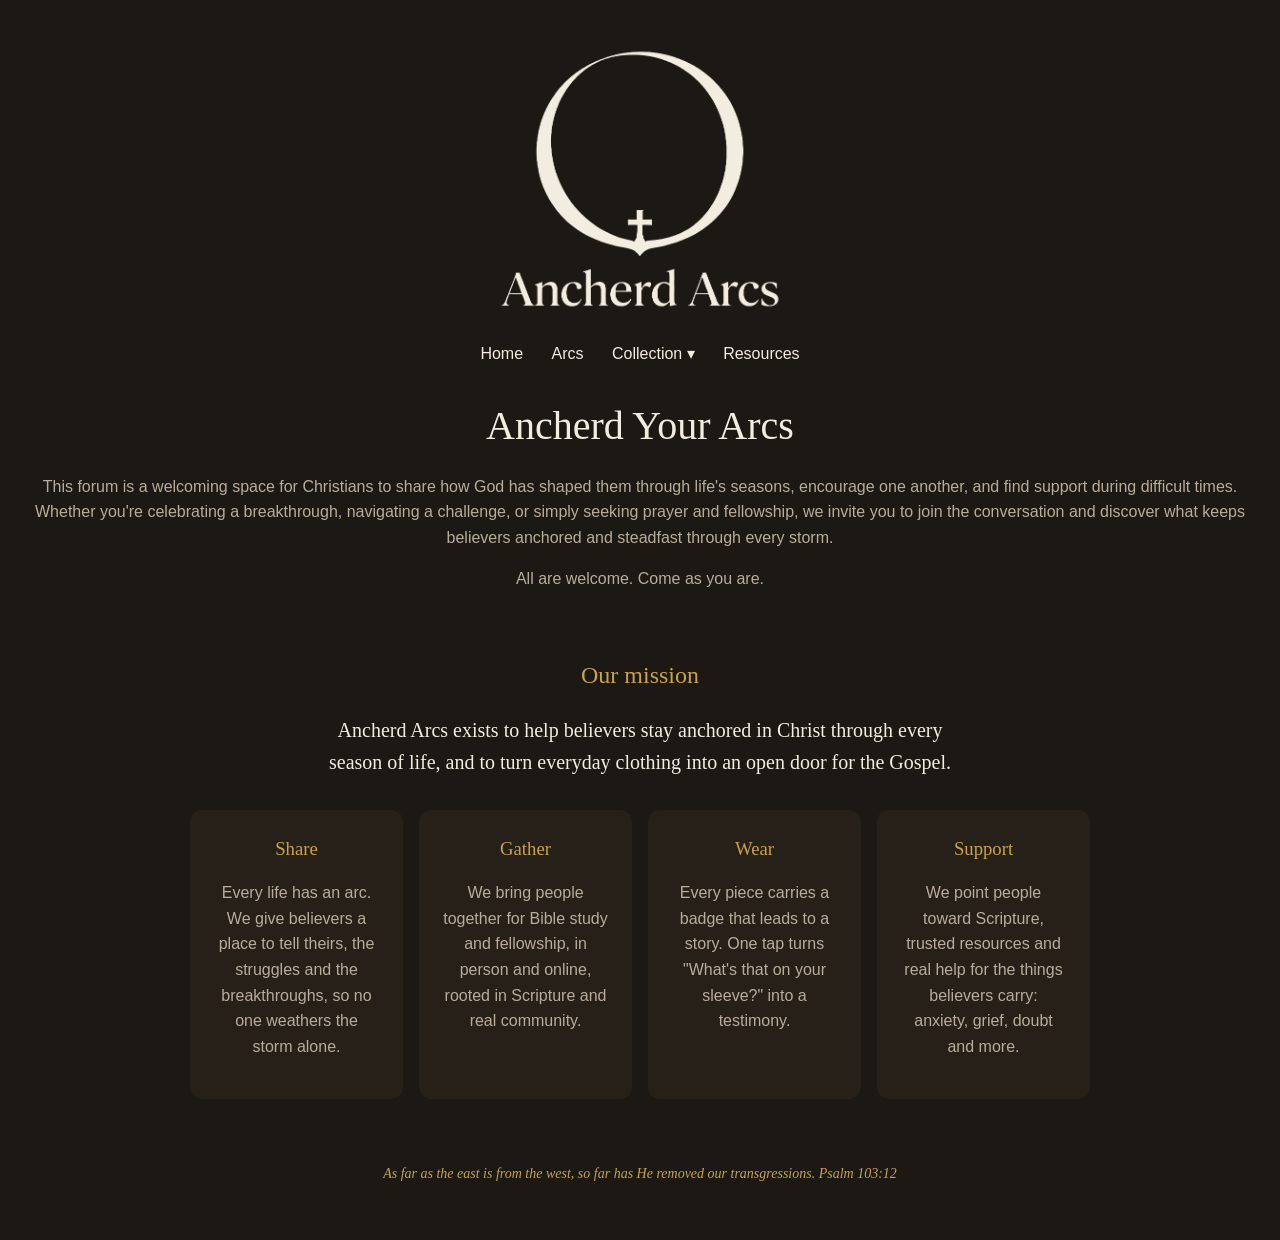
==== index.html @ 18402352 "Add files via upload" ====
<!DOCTYPE html>
<html lang="en">
  <head>
    <meta charset="UTF-8">
    <meta name="viewport" content="width=device-width, initial-scale=1.0">
    <title>Ancherd Arcs</title>
    <link rel="stylesheet" href="css/styles.css">
  </head>
  <body>

    <header>
      <img src="images/logo.png" alt="Ancherd Arcs logo" width="300">
      <nav>
        <a href="index.html">Home</a>
        <a href="arcs.html">Arcs</a>
        <div class="dropdown">
          <a href="collection.html">Collection ▾</a>
          <div class="dropdown-menu">
            <a href="collection.html#aa">Ancherd Arcs</a>
            <a href="collection.html#shirts">Shirts</a>
            <a href="collection.html#pants">Pants</a>
            <a href="collection.html#accessories">Accessories</a>
            <a href="collection.html#parables">The Parables</a>
          </div>
        </div>
        <a href="resources.html">Resources</a>
      </nav>
    </header>

    <main>
      <h1>Ancherd Your Arcs</h1>
      <p>This forum is a welcoming space for Christians to share how God has shaped them through life's seasons, encourage one another, and find support during difficult times. Whether you're celebrating a breakthrough, navigating a challenge, or simply seeking prayer and fellowship, we invite you to join the conversation and discover what keeps believers anchored and steadfast through every storm.</p>

      <p>All are welcome. Come as you are.</p>

      <section class="mission" id="mission">
        <h2>Our mission</h2>
        <p class="mission-lead">Ancherd Arcs exists to help believers stay anchored in Christ through every season of life, and to turn everyday clothing into an open door for the Gospel.</p>

        <div class="pillars">
          <div class="pillar">
            <h3>Share</h3>
            <p>Every life has an arc. We give believers a place to tell theirs, the struggles and the breakthroughs, so no one weathers the storm alone.</p>
          </div>
          <div class="pillar">
            <h3>Gather</h3>
            <p>We bring people together for Bible study and fellowship, in person and online, rooted in Scripture and real community.</p>
          </div>
          <div class="pillar">
            <h3>Wear</h3>
            <p>Every piece carries a badge that leads to a story. One tap turns "What's that on your sleeve?" into a testimony.</p>
          </div>
          <div class="pillar">
            <h3>Support</h3>
            <p>We point people toward Scripture, trusted resources and real help for the things believers carry: anxiety, grief, doubt and more.</p>
          </div>
        </div>
      </section>
    </main>

    <footer>
      <p>As far as the east is from the west, so far has He removed our transgressions. Psalm 103:12</p>
    </footer>

  </body>
</html>
---- css/styles.css ----
/* Ancherd Arcs styles: warm and homey */

body {
  background-color: #1c1814;
  color: #f3ece0;
  font-family: Arial, Helvetica, sans-serif;
  text-align: center;
  line-height: 1.6;
  margin: 0;
  padding: 40px 20px;
}

h1 {
  font-family: Georgia, "Times New Roman", serif;
  font-weight: normal;
  font-size: 40px;
  margin-bottom: 8px;
}
h2 {
  font-family: Georgia, "Times New Roman", serif;
  font-weight: normal;
  color: #c9a24a;
  margin-top: 48px;
}

p {
  color: #b8ad9c;
}

footer p {
  font-family: Georgia, "Times New Roman", serif;
  font-style: italic;
  font-size: 14px;
  color: #c9a24a;
  margin-top: 64px;
}
/* Navigation */
nav {
  margin-top: 16px;
}

nav a {
  color: #f3ece0;
  text-decoration: none;
  margin: 0 12px;
}

nav a:hover {
  color: #c9a24a;
}

/* Testimony cards */
.testimony {
  background-color: #262019;
  max-width: 640px;
  margin: 32px auto;
  padding: 24px;
  border-radius: 12px;
}

.testimony h2 {
  margin-top: 0;
}

.name {
  color: #c9a24a;
  font-style: italic;
}
/* Long testimony text reads better left-aligned */
.testimony p {
  text-align: left;
}
/* Profile page */
.avatar {
  width: 96px;
  height: 96px;
  border-radius: 50%;
  background-color: #c9a24a;
  color: #1c1814;
  font-family: Georgia, "Times New Roman", serif;
  font-size: 36px;
  line-height: 96px;
  margin: 24px auto 0;
}

.button {
  display: inline-block;
  background-color: #c9a24a;
  color: #1c1814;
  text-decoration: none;
  padding: 10px 20px;
  border-radius: 6px;
  margin-top: 8px;
}

.button:hover {
  background-color: #f3ece0;
}

.profile-section {
  background-color: #262019;
  max-width: 640px;
  margin: 32px auto;
  padding: 24px;
  border-radius: 12px;
}

.profile-section h2 {
  margin-top: 0;
}

.studies {
  list-style: none;
  padding: 0;
}

.studies li {
  margin-bottom: 16px;
}
/* Collection page */
.category {
  max-width: 900px;
  margin: 48px auto;
}

.product-grid {
  display: grid;
  grid-template-columns: repeat(auto-fill, minmax(220px, 1fr));
  gap: 24px;
}

.product {
  background-color: #262019;
  padding: 16px;
  border-radius: 12px;
}

.product-image {
  background-color: #3a3128;
  color: #b8ad9c;
  font-size: 14px;
  aspect-ratio: 1 / 1;
  border-radius: 8px;
  display: flex;
  align-items: center;
  justify-content: center;
}

.product h3 {
  font-family: Georgia, "Times New Roman", serif;
  font-weight: normal;
  margin: 16px 0 4px;
}

.price {
  color: #c9a24a;
}
/* Resources page */
.crisis {
  max-width: 640px;
  margin: 32px auto;
  padding: 24px;
  border: 1px solid #c9a24a;
  border-radius: 12px;
}

.crisis h2 {
  margin-top: 0;
}

.resources {
  max-width: 640px;
  margin: 32px auto;
  text-align: left;
}

.topic {
  background-color: #262019;
  border-radius: 12px;
  padding: 16px 24px;
  margin-bottom: 12px;
}

.topic summary {
  font-family: Georgia, "Times New Roman", serif;
  font-size: 20px;
  color: #f3ece0;
  cursor: pointer;
}

.topic h3 {
  font-weight: normal;
  font-size: 16px;
  color: #c9a24a;
  margin-bottom: 4px;
}

.note {
  font-style: italic;
  text-align: center;
  margin-top: 32px;
}
/* Dropdown menu */
.dropdown {
  display: inline-block;
  position: relative;
}

.dropdown-menu {
  display: none;
  position: absolute;
  top: 100%;
  left: 50%;
  transform: translateX(-50%);
  min-width: 180px;
  background-color: #262019;
  border-radius: 8px;
  padding: 12px 0;
  z-index: 10;
}

.dropdown:hover .dropdown-menu,
.dropdown:focus-within .dropdown-menu {
  display: block;
}

.dropdown-menu a {
  display: block;
  margin: 0;
  padding: 6px 16px;
}

/* Mission (home page) */
.mission {
  max-width: 900px;
  margin: 64px auto 0;
}

.mission-lead {
  font-family: Georgia, "Times New Roman", serif;
  font-size: 20px;
  color: #f3ece0;
  max-width: 640px;
  margin: 0 auto 32px;
}

.pillars {
  display: grid;
  grid-template-columns: repeat(auto-fit, minmax(200px, 1fr));
  gap: 16px;
}

.pillar {
  background-color: #262019;
  border-radius: 12px;
  padding: 24px;
}

.pillar h3 {
  font-family: Georgia, "Times New Roman", serif;
  font-weight: normal;
  color: #c9a24a;
  margin: 0 0 8px;
}

/* Arcs page */
.arc-label {
  font-size: 13px;
  letter-spacing: 1px;
  text-transform: uppercase;
  color: #c9a24a;
  margin: 0 0 4px;
}

.pinned {
  border: 1px solid #c9a24a;
}

.community {
  max-width: 640px;
  margin: 64px auto 0;
}

.community .testimony {
  margin: 16px 0;
}

.arc h3 {
  font-family: Georgia, "Times New Roman", serif;
  font-weight: normal;
  font-size: 22px;
  color: #f3ece0;
  text-align: left;
  margin: 0 0 8px;
}

.arc .arc-label {
  text-align: left;
}

.sample-note {
  font-style: italic;
  font-size: 14px;
}

.pray {
  background: none;
  border: 1px solid #c9a24a;
  border-radius: 999px;
  color: #f3ece0;
  font-size: 14px;
  padding: 6px 14px;
  cursor: pointer;
}

.pray:hover {
  background-color: #c9a24a;
  color: #1c1814;
}
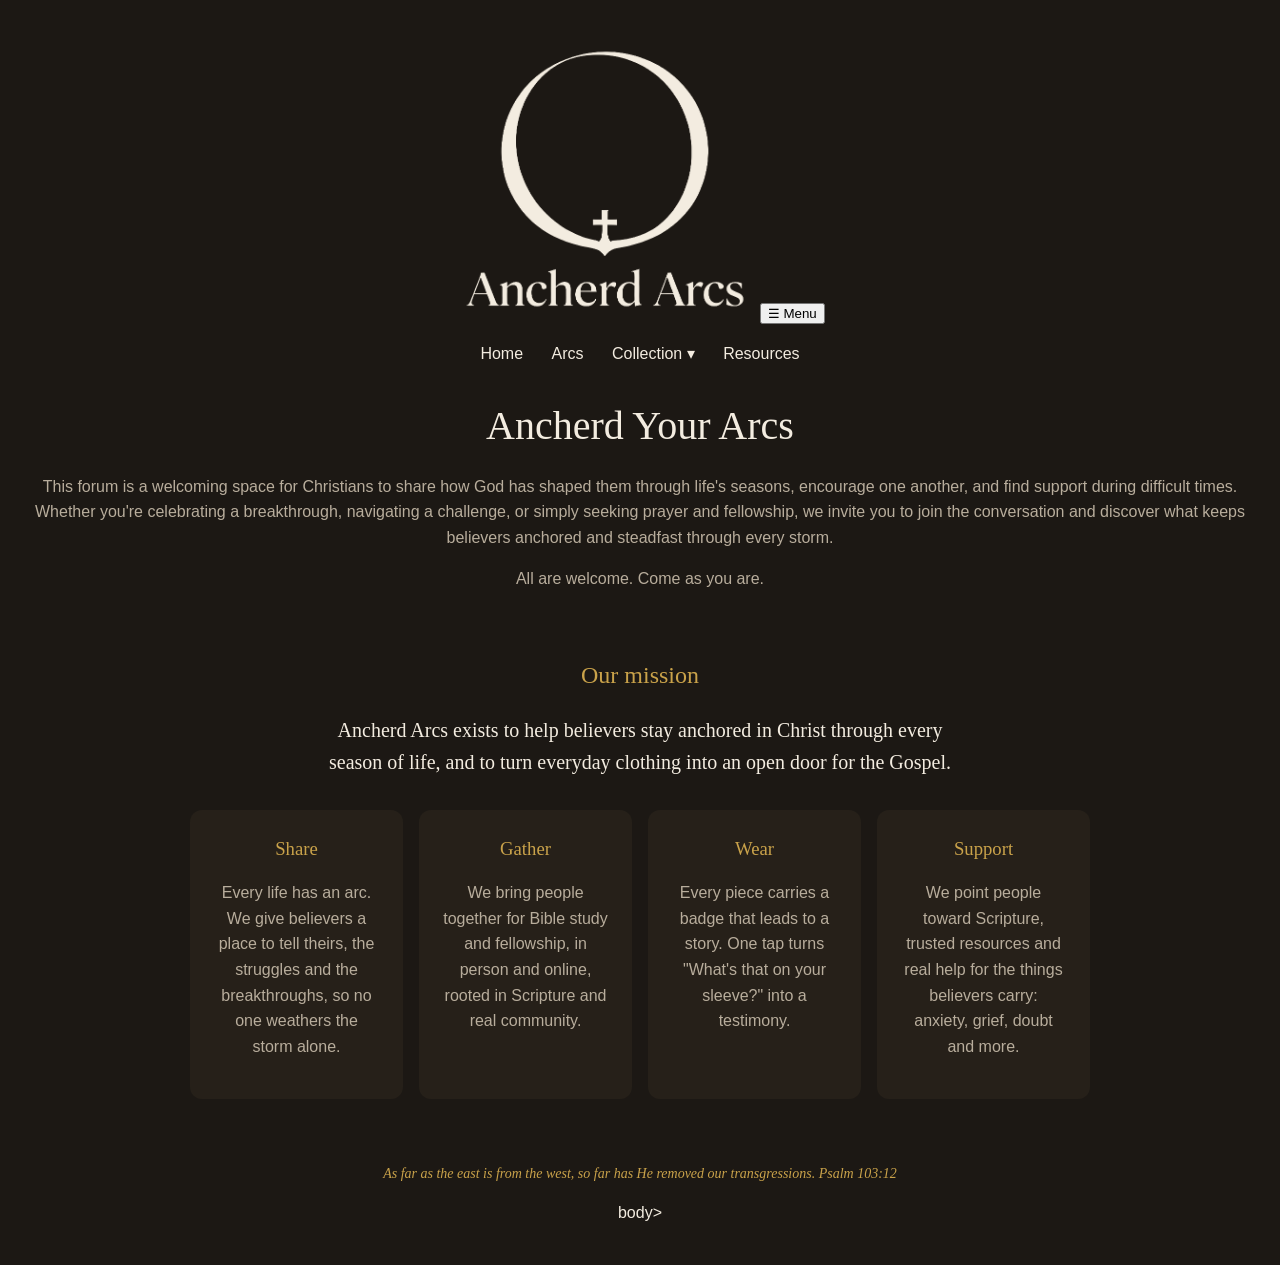
==== commit e9504714: "Add files via upload" ====
--- a/index.html
+++ b/index.html
@@ -10,7 +10,7 @@
 
     <header>
       <img src="images/logo.png" alt="Ancherd Arcs logo" width="300">
-      <nav>
+         <button class="menu-toggle" type="button" aria-expanded="false">☰ Menu</button><nav id="site-nav">
         <a href="index.html">Home</a>
         <a href="arcs.html">Arcs</a>
         <div class="dropdown">
@@ -62,5 +62,5 @@
       <p>As far as the east is from the west, so far has He removed our transgressions. Psalm 103:12</p>
     </footer>
 
-  </body>
+  body><script src="js/main.js"></script>
 </html>
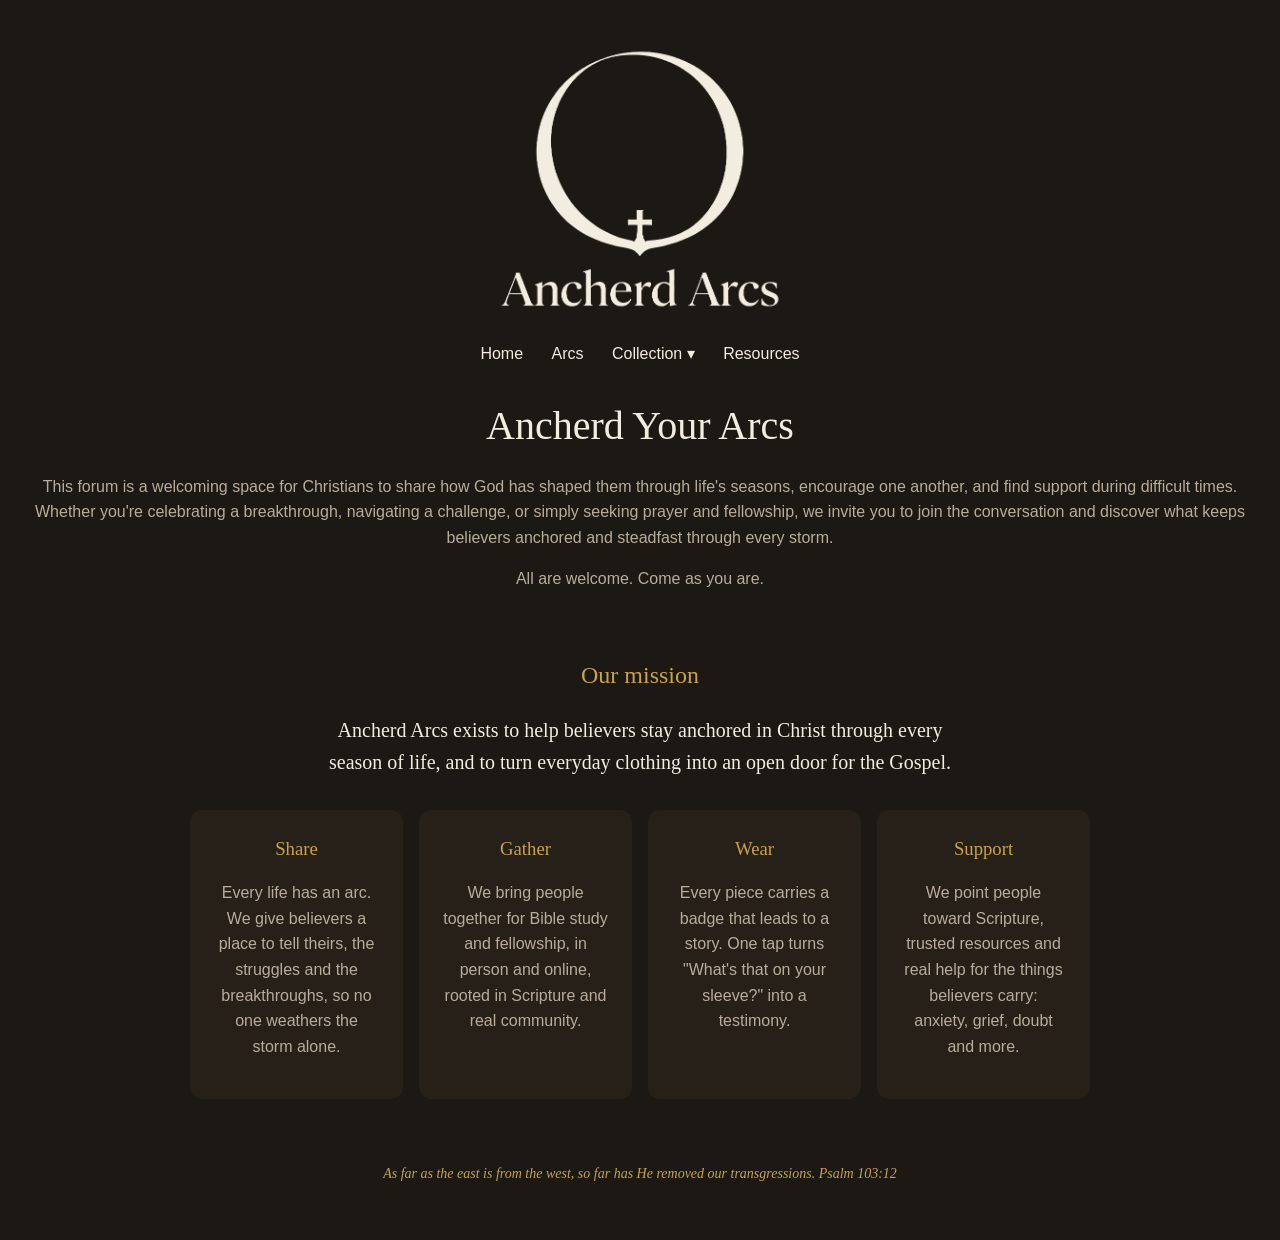
==== commit 99e8f73b: "Add files via upload" ====
--- a/index.html
+++ b/index.html
@@ -62,5 +62,6 @@
       <p>As far as the east is from the west, so far has He removed our transgressions. Psalm 103:12</p>
     </footer>
 
-  body><script src="js/main.js"></script>
+  <script src="js/main.js"></script>
+  </body>
 </html>
--- a/css/styles.css
+++ b/css/styles.css
@@ -317,3 +317,93 @@
   background-color: #c9a24a;
   color: #1c1814;
 }
+/* A button someone has already prayed on */
+.pray.prayed {
+  background-color: #c9a24a;
+  color: #1c1814;
+}
+/* Topic filters on the Arcs page */
+.filters {
+  margin-bottom: 16px;
+}
+
+.filter {
+  background: none;
+  border: 1px solid #3a3128;
+  border-radius: 999px;
+  color: #b8ad9c;
+  font-size: 14px;
+  padding: 6px 16px;
+  margin: 4px;
+  cursor: pointer;
+}
+
+.filter:hover {
+  border-color: #c9a24a;
+  color: #f3ece0;
+}
+
+.filter.is-active {
+  background-color: #c9a24a;
+  border-color: #c9a24a;
+  color: #1c1814;
+}
+
+/* Anything JavaScript wants to hide */
+.hidden {
+  display: none;
+}
+/* Phone menu button: hidden on big screens */
+.menu-toggle {
+  display: none;
+  background: none;
+  border: 1px solid #c9a24a;
+  border-radius: 999px;
+  color: #f3ece0;
+  font-size: 15px;
+  padding: 8px 18px;
+  margin-top: 16px;
+  cursor: pointer;
+}
+
+/* Everything below only applies on screens 700px wide or smaller */
+@media (max-width: 700px) {
+
+  .menu-toggle {
+    display: inline-block;
+  }
+
+  #site-nav {
+    display: none;
+  }
+
+  #site-nav.open {
+    display: block;
+  }
+
+  #site-nav a {
+    display: block;
+    margin: 0;
+    padding: 10px 0;
+  }
+
+  /* Show the Collection categories as a simple list on phones */
+  .dropdown {
+    display: block;
+  }
+
+  .dropdown-menu {
+    display: block;
+    position: static;
+    transform: none;
+    background: none;
+    min-width: 0;
+    padding: 0;
+  }
+
+  .dropdown-menu a {
+    font-size: 14px;
+    color: #b8ad9c;
+    padding: 6px 0;
+  }
+}
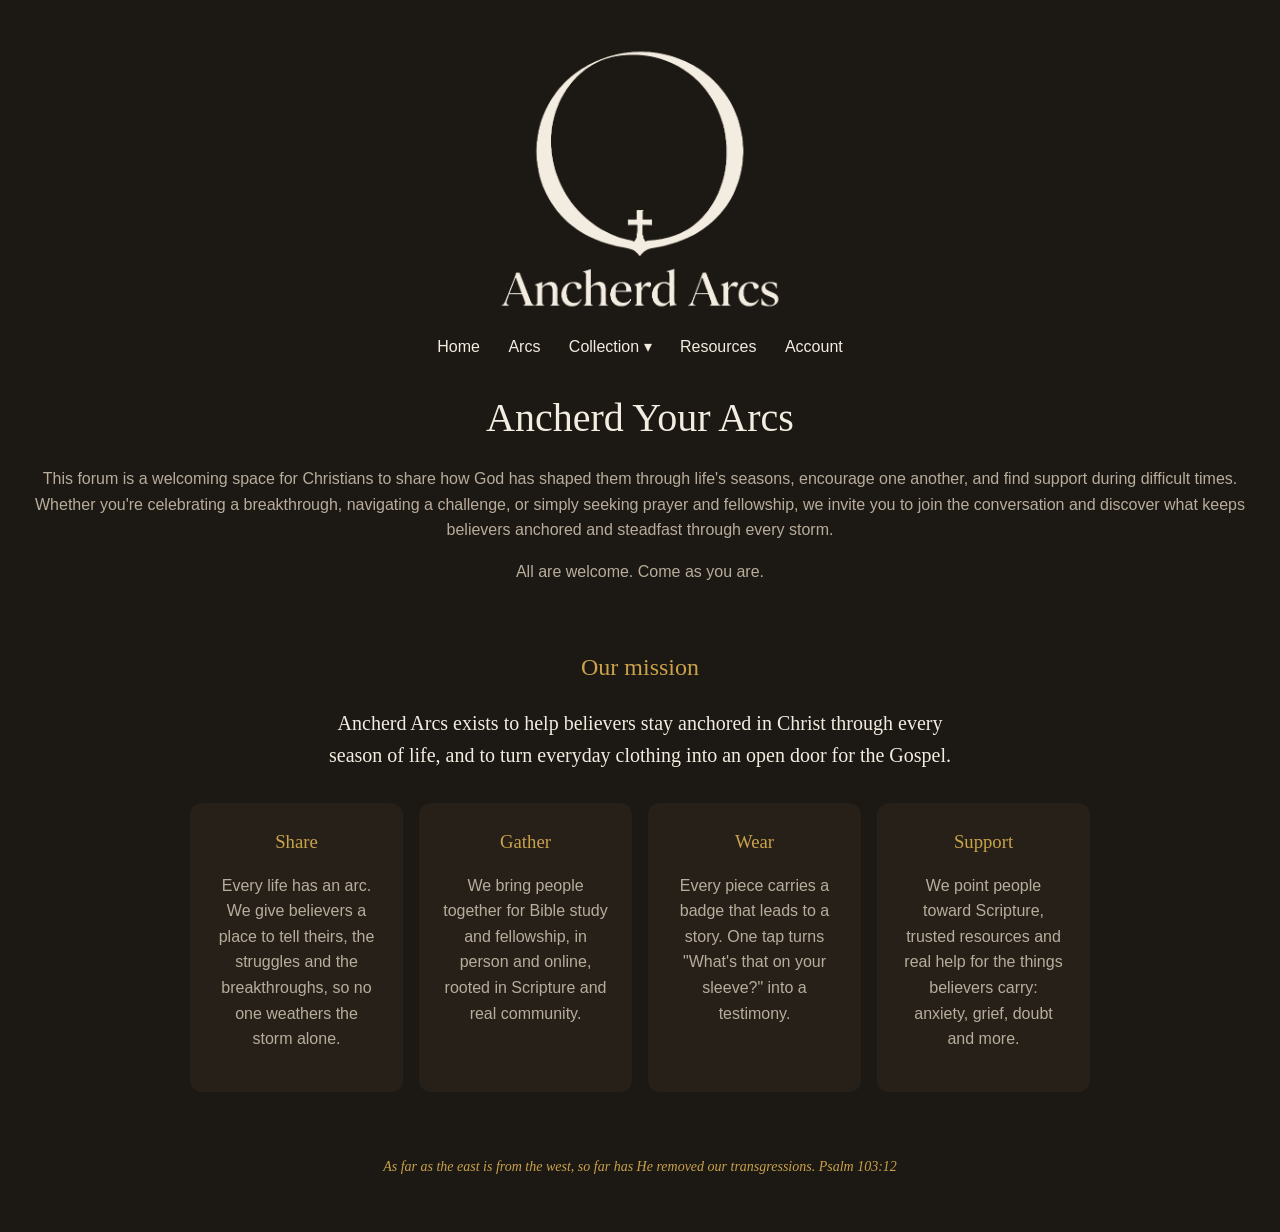
==== commit e5b8ba25: "Add files via upload" ====
--- a/index.html
+++ b/index.html
@@ -10,7 +10,7 @@
 
     <header>
       <img src="images/logo.png" alt="Ancherd Arcs logo" width="300">
-         <button class="menu-toggle" type="button" aria-expanded="false">☰ Menu</button><nav id="site-nav">
+         <button class="menu-toggle" type="button" aria-expanded="false" aria-label="Open menu">☰</button><nav id="site-nav">
         <a href="index.html">Home</a>
         <a href="arcs.html">Arcs</a>
         <div class="dropdown">
@@ -23,7 +23,7 @@
             <a href="collection.html#parables">The Parables</a>
           </div>
         </div>
-        <a href="resources.html">Resources</a>
+        <a href="resources.html">Resources</a> <a href="account.html">Account</a>
       </nav>
     </header>
 
@@ -62,6 +62,6 @@
       <p>As far as the east is from the west, so far has He removed our transgressions. Psalm 103:12</p>
     </footer>
 
-  <script src="js/main.js"></script>
+    <script src="js/main.js"></script>
   </body>
 </html>
--- a/css/styles.css
+++ b/css/styles.css
@@ -353,41 +353,80 @@
 .hidden {
   display: none;
 }
-/* Phone menu button: hidden on big screens */
+/* Logo sits on its own line and never overflows a phone screen */
+header img {
+  display: block;
+  margin: 0 auto;
+  max-width: 100%;
+  height: auto;
+}
+
+/* ---------- Phone menu: slide-out drawer ---------- */
+
+/* The menu button is hidden on big screens */
 .menu-toggle {
   display: none;
-  background: none;
-  border: 1px solid #c9a24a;
-  border-radius: 999px;
-  color: #f3ece0;
-  font-size: 15px;
-  padding: 8px 18px;
-  margin-top: 16px;
-  cursor: pointer;
 }
 
 /* Everything below only applies on screens 700px wide or smaller */
 @media (max-width: 700px) {
 
+  /* Smaller logo on phones */
+  header img {
+    width: 180px;
+  }
+
+  /* The three-line button, pinned to the top-left corner */
   .menu-toggle {
-    display: inline-block;
-  }
-
+    display: block;
+    position: fixed;
+    top: 12px;
+    left: 12px;
+    z-index: 30;
+    width: 44px;
+    height: 44px;
+    padding: 0;
+    background-color: #262019;
+    border: none;
+    border-radius: 8px;
+    color: #f3ece0;
+    font-size: 24px;
+    line-height: 44px;
+    cursor: pointer;
+  }
+
+  /* The drawer: parked off-screen to the left until opened */
   #site-nav {
-    display: none;
-  }
-
+    position: fixed;
+    top: 0;
+    left: 0;
+    width: 75%;
+    max-width: 300px;
+    height: 100%;
+    margin: 0;
+    padding: 76px 24px 24px;
+    background-color: #262019;
+    text-align: left;
+    overflow-y: auto;
+    z-index: 20;
+    transform: translateX(-100%);
+    transition: transform 0.3s ease;
+  }
+
+  /* Opened: slide it into view */
   #site-nav.open {
-    display: block;
+    transform: translateX(0);
   }
 
   #site-nav a {
     display: block;
     margin: 0;
-    padding: 10px 0;
-  }
-
-  /* Show the Collection categories as a simple list on phones */
+    padding: 12px 0;
+    font-size: 18px;
+    border-bottom: 1px solid #3a3128;
+  }
+
+  /* Collection categories: an indented list inside the drawer */
   .dropdown {
     display: block;
   }
@@ -398,12 +437,158 @@
     transform: none;
     background: none;
     min-width: 0;
-    padding: 0;
-  }
-
-  .dropdown-menu a {
-    font-size: 14px;
+    padding: 0 0 0 16px;
+  }
+
+  #site-nav .dropdown-menu a {
+    font-size: 15px;
     color: #b8ad9c;
-    padding: 6px 0;
-  }
-}+    padding: 8px 0;
+    border-bottom: none;
+  }
+
+  /* Dim the page behind the open drawer */
+  body.menu-open::before {
+    content: "";
+    position: fixed;
+    inset: 0;
+    background-color: rgba(0, 0, 0, 0.5);
+    z-index: 10;
+  }
+}
+/* Share buttons on the Arcs page */
+.share {
+  background: none;
+  border: 1px solid #3a3128;
+  border-radius: 999px;
+  color: #b8ad9c;
+  font-size: 14px;
+  padding: 6px 14px;
+  margin-left: 8px;
+  cursor: pointer;
+}
+
+.share:hover {
+  border-color: #c9a24a;
+  color: #f3ece0;
+}
+/* Comments on the Arcs page */
+.comments {
+  margin-top: 16px;
+  padding-top: 12px;
+  border-top: 1px solid #3a3128;
+  text-align: left;
+}
+
+.comment-list {
+  list-style: none;
+  margin: 0 0 12px;
+  padding: 0;
+}
+
+.comment-list li {
+  background-color: #1c1814;
+  border-radius: 8px;
+  color: #f3ece0;
+  font-size: 15px;
+  padding: 8px 12px;
+  margin-bottom: 8px;
+}
+
+.comment-form {
+  display: flex;
+  gap: 8px;
+}
+
+.comment-input {
+  flex: 1;
+  min-width: 0;
+  background-color: #1c1814;
+  border: 1px solid #3a3128;
+  border-radius: 999px;
+  color: #f3ece0;
+  font-size: 16px;
+  padding: 8px 14px;
+}
+
+.comment-input:focus {
+  outline: none;
+  border-color: #c9a24a;
+}
+
+.comment-form button {
+  background-color: #c9a24a;
+  border: none;
+  border-radius: 999px;
+  color: #1c1814;
+  font-size: 14px;
+  padding: 8px 16px;
+  cursor: pointer;
+}
+
+.comment-error {
+  color: #e8a598;
+  font-size: 13px;
+  margin: 6px 0 0;
+}
+/* The "thanks, it's being reviewed" message */
+.comment-error.is-success {
+  color: #c9a24a;
+}
+/* Account page */
+.account-card {
+  background-color: #262019;
+  max-width: 480px;
+  margin: 32px auto;
+  padding: 24px;
+  border-radius: 12px;
+}
+
+.account-card h2 {
+  margin-top: 0;
+}
+
+.account-form {
+  display: flex;
+  flex-direction: column;
+  gap: 12px;
+  margin-top: 16px;
+}
+
+.account-input {
+  background-color: #1c1814;
+  border: 1px solid #3a3128;
+  border-radius: 8px;
+  color: #f3ece0;
+  font-size: 16px;
+  padding: 12px 14px;
+}
+
+.account-input:focus {
+  outline: none;
+  border-color: #c9a24a;
+}
+
+.account-form .button {
+  border: none;
+  font-size: 16px;
+  cursor: pointer;
+}
+
+.account-message {
+  color: #c9a24a;
+  font-size: 14px;
+}
+
+.account-message.is-error {
+  color: #e8a598;
+}
+
+.link-button {
+  background: none;
+  border: none;
+  color: #b8ad9c;
+  font-size: 14px;
+  text-decoration: underline;
+  cursor: pointer;
+}
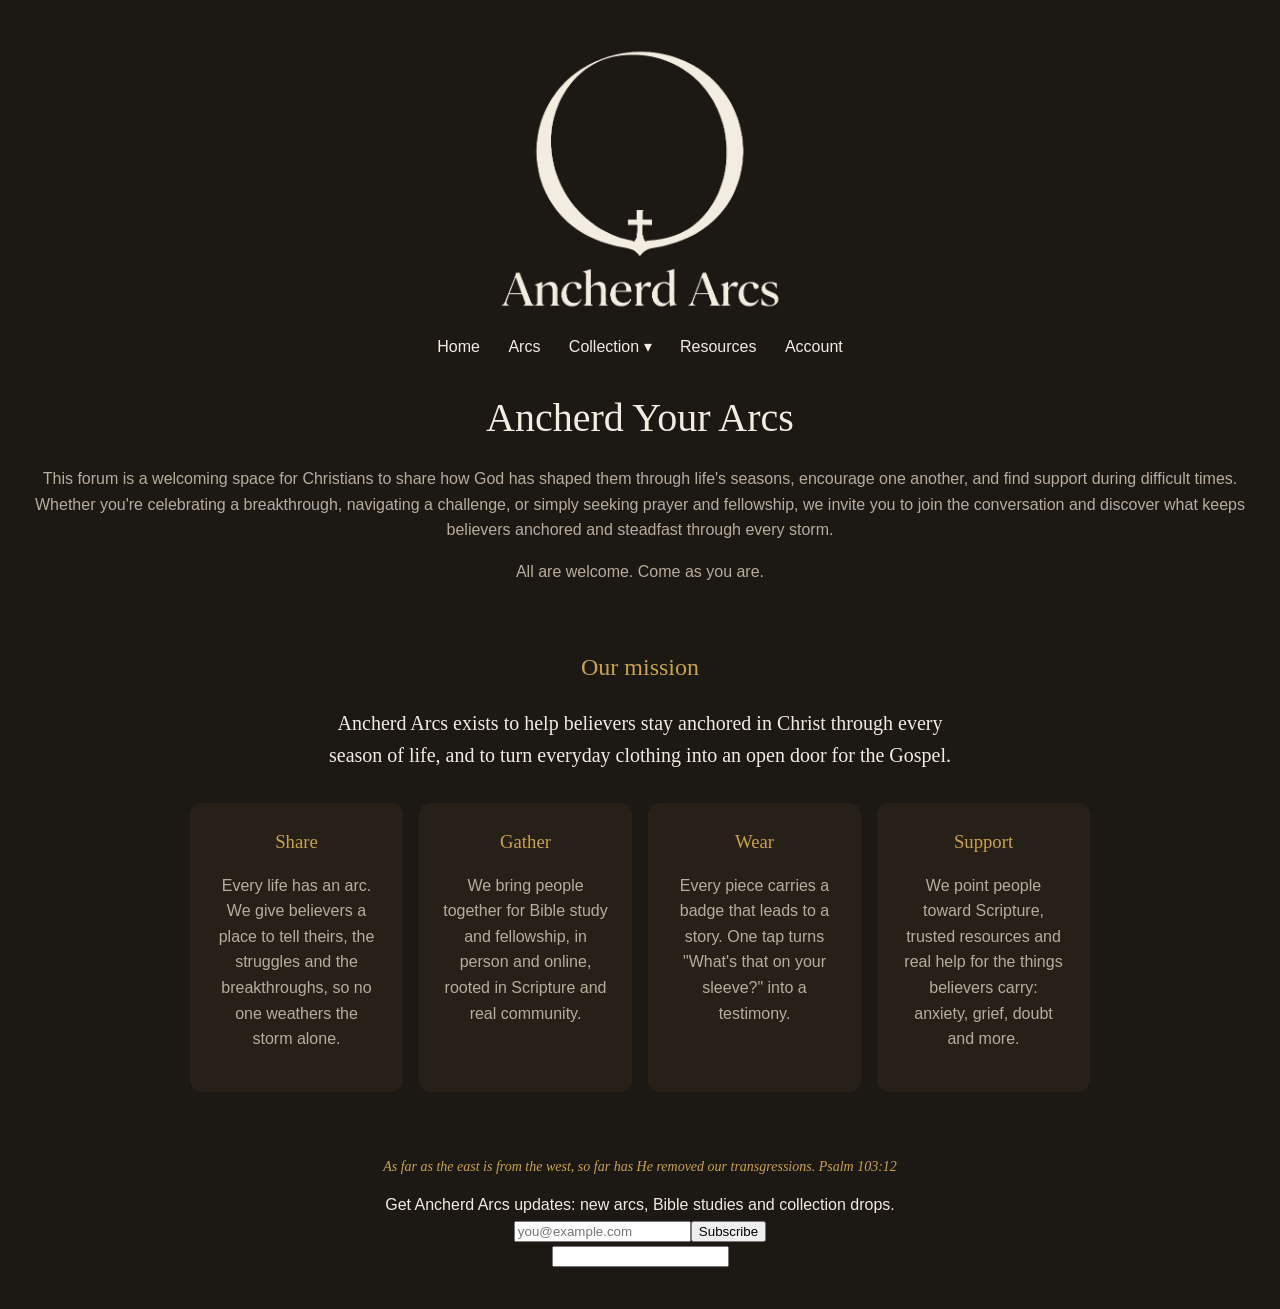
==== commit c78b255c: "Add files via upload" ====
--- a/index.html
+++ b/index.html
@@ -60,7 +60,7 @@
 
     <footer>
       <p>As far as the east is from the west, so far has He removed our transgressions. Psalm 103:12</p>
-    </footer>
+    <form class="newsletter" action="https://proton.us13.list-manage.com/subscribe/post?u=3d85790bc9000938d0c2ebaca&amp;id=6b0cf29226&amp;f_id=00740fe4f0" method="post" target="_blank"><label class="newsletter-label" for="newsletter-email">Get Ancherd Arcs updates: new arcs, Bible studies and collection drops.</label><div class="newsletter-row"><input class="newsletter-input" id="newsletter-email" type="email" name="EMAIL" placeholder="you@example.com" autocomplete="email" required><button class="newsletter-button" type="submit">Subscribe</button></div><div class="newsletter-trap" aria-hidden="true"><input type="text" name="b_3d85790bc9000938d0c2ebaca_6b0cf29226" tabindex="-1" value=""></div></form></footer>
 
     <script src="js/main.js"></script>
   </body>
--- a/css/styles.css
+++ b/css/styles.css
@@ -592,3 +592,36 @@
   text-decoration: underline;
   cursor: pointer;
 }
+/* Names on comments, the anonymous option, and sign-in status */
+.comment-author {
+  display: block;
+  color: #c9a24a;
+  font-size: 13px;
+  margin-bottom: 2px;
+}
+
+.comment-body {
+  margin: 0;
+  color: #f3ece0;
+}
+
+.anon-option {
+  display: inline-block;
+  margin-top: 8px;
+  color: #b8ad9c;
+  font-size: 13px;
+  cursor: pointer;
+}
+
+.anon-option input {
+  margin-right: 6px;
+  accent-color: #c9a24a;
+}
+
+.account-status {
+  font-size: 14px;
+}
+
+.account-status a {
+  color: #c9a24a;
+}
